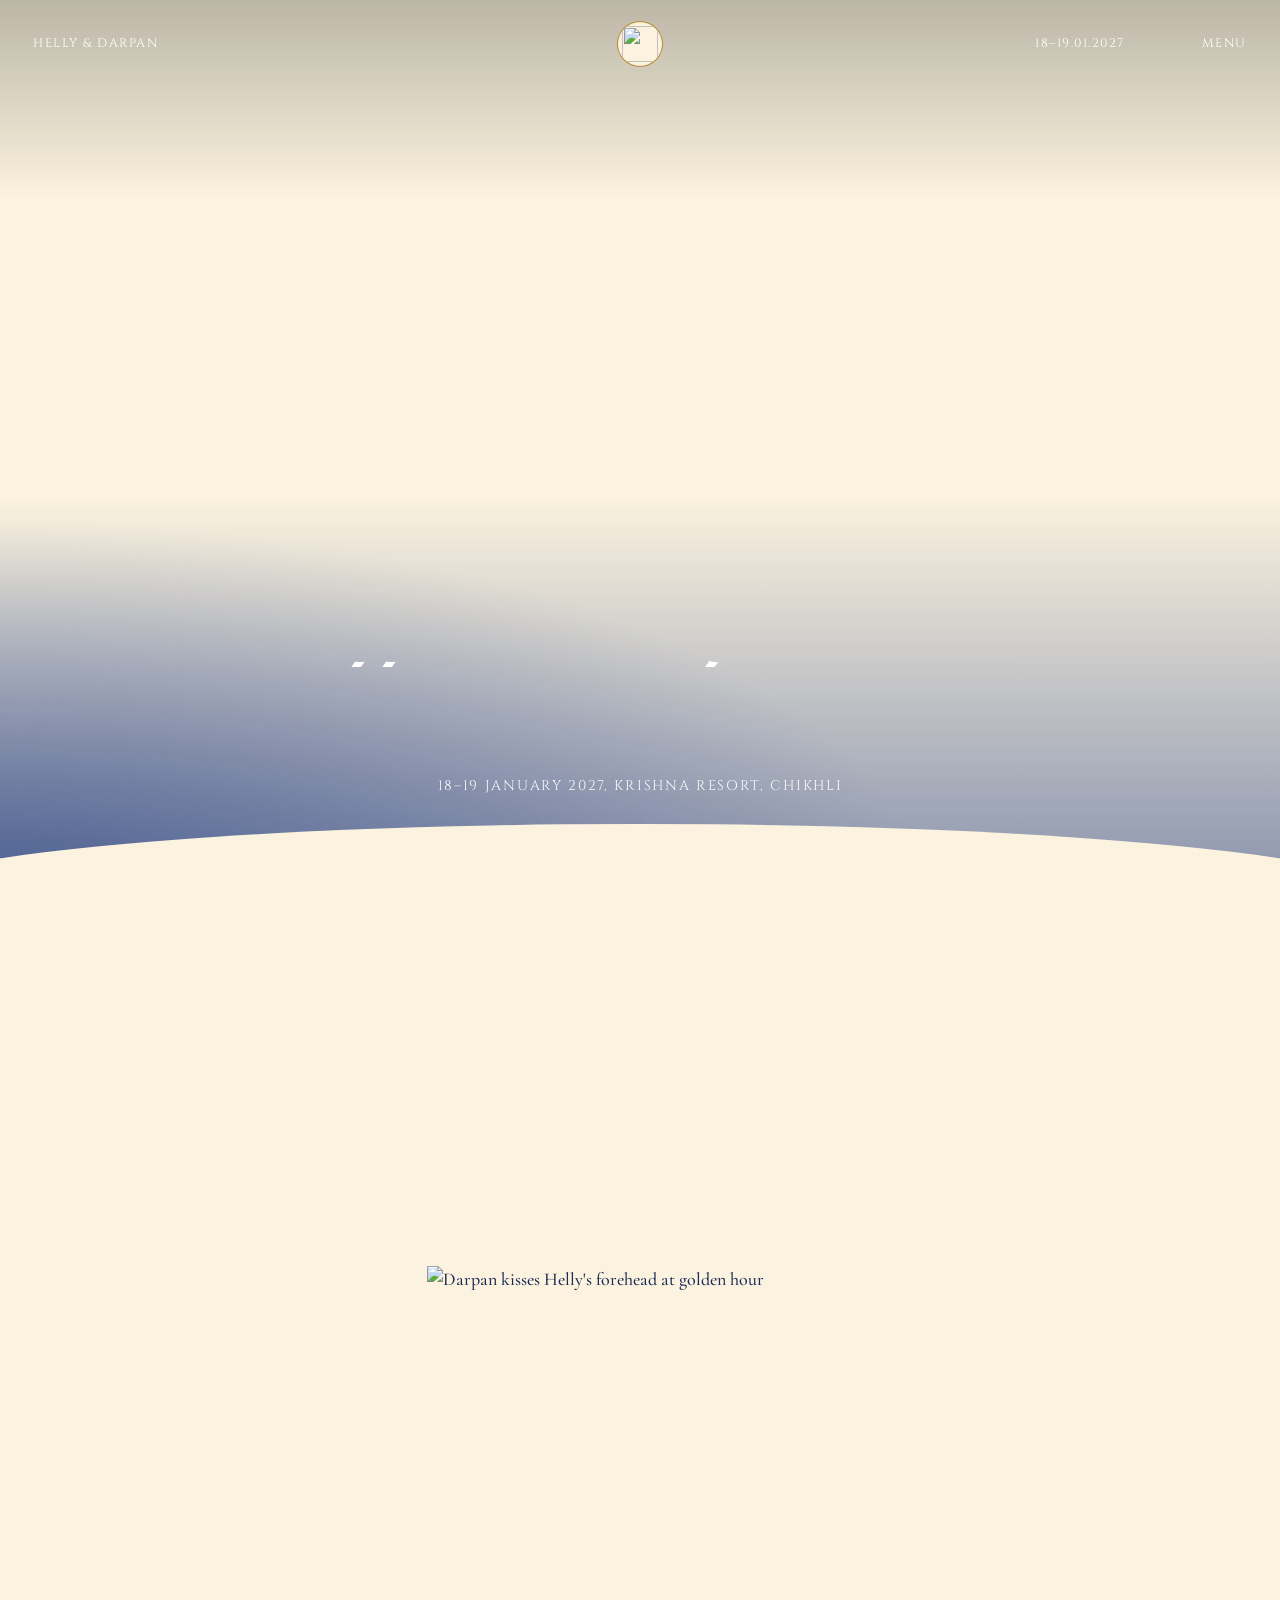
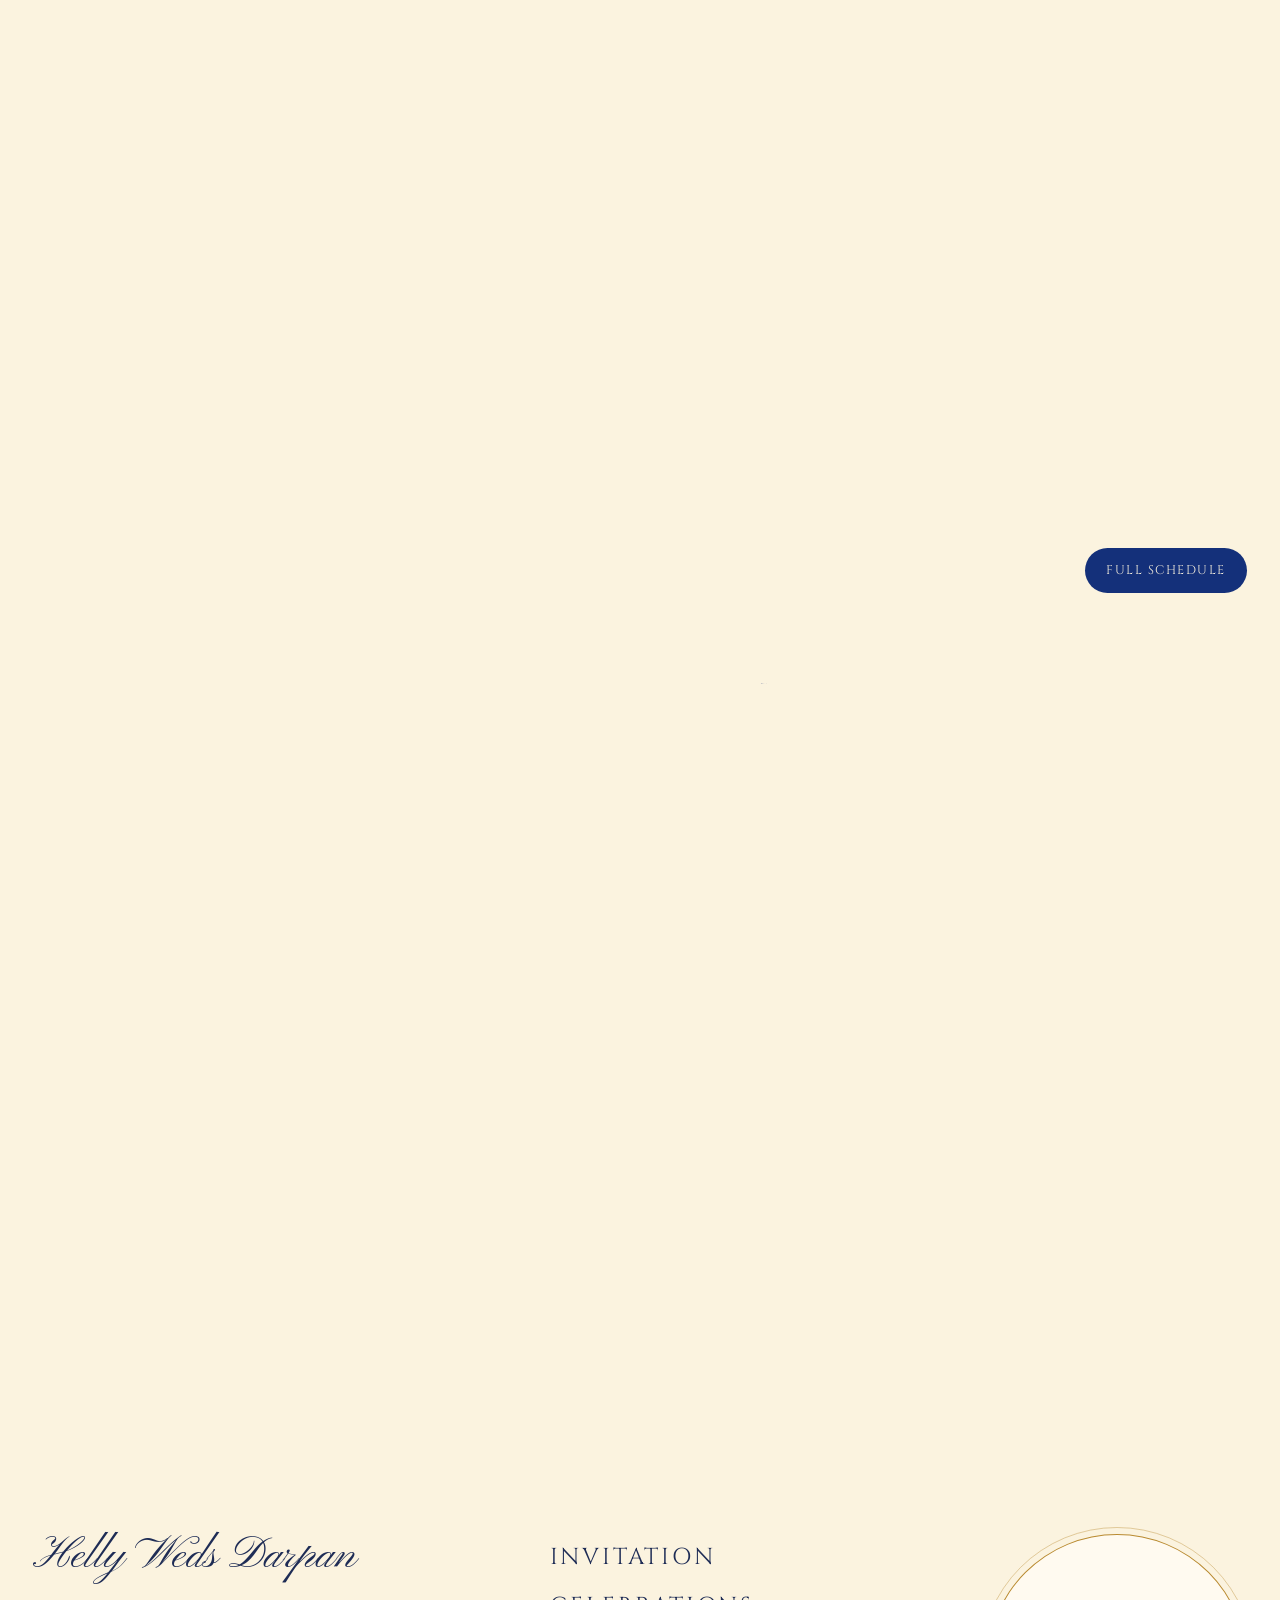
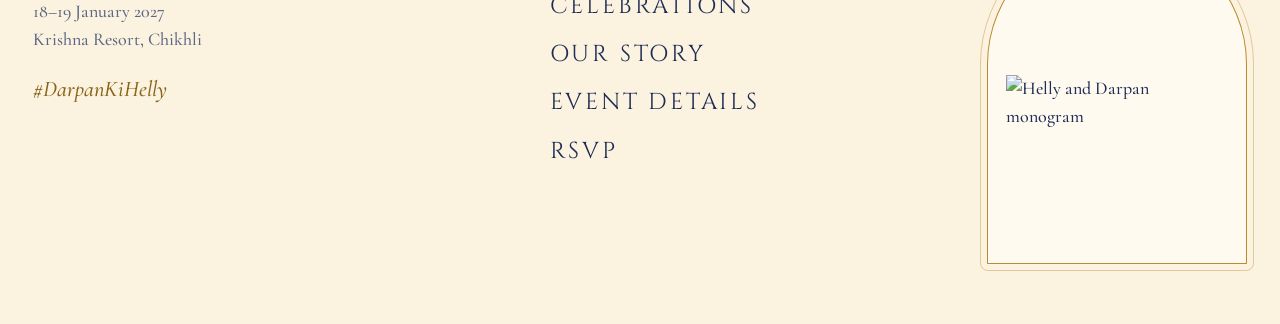
==== celebrations.html @ a008336c "Helly's side: Helly Weds Darpan everywhere, share links point to helly-weds-darpan Co-Authored-By: C" ====
<!doctype html>
<html lang="en">
<head>
<meta charset="utf-8">
<meta name="viewport" content="width=device-width, initial-scale=1, viewport-fit=cover">
<title>Celebrations – Helly &amp; Darpan</title>
<meta name="description" content="Helly & Darpan invite you to their wedding celebrations, 18–19 January 2027 at Krishna Resort, Chikhli. #DarpanKiHelly">
<meta property="og:type" content="website">
<meta property="og:url" content="https://shibinsibi.github.io/helly-weds-darpan/celebrations.html">
<meta property="og:title" content="Helly & Darpan – #DarpanKiHelly">
<meta property="og:description" content="You're invited! 18–19 January 2027, Krishna Resort, Chikhli">
<meta property="og:image" content="https://shibinsibi.github.io/helly-weds-darpan/assets/img/hero.jpg">
<meta name="twitter:card" content="summary_large_image">
<meta name="theme-color" content="#14307a">
<link rel="icon" href="assets/img/invite/monogram.webp">
<link rel="preconnect" href="https://fonts.googleapis.com">
<link rel="preconnect" href="https://fonts.gstatic.com" crossorigin>
<link href="https://fonts.googleapis.com/css2?family=Cinzel&family=Pinyon+Script&family=Cormorant+Garamond:ital,wght@0,400;0,500;0,600;1,400;1,500&display=swap" rel="stylesheet">
<link rel="stylesheet" href="assets/style.css">
</head>
<body>

<header class="head">
  <a class="head__names" href="index.html">Helly &amp; Darpan</a>
  <a class="head__mark" href="index.html" aria-label="Home"><img src="assets/img/invite/monogram.webp" alt=""></a>
  <div class="head__right">
    <span class="head__date">18–19.01.2027</span>
    <button class="head__menu" type="button" aria-expanded="false" aria-controls="menu">Menu</button>
  </div>
</header>
<nav class="menu" id="menu" aria-hidden="true" aria-label="Site">
  <ul class="menu__links">
    <li><a href="index.html#invitation">Invitation</a></li>
    <li><a href="celebrations.html" aria-current="page">Celebrations</a></li>
    <li><a href="story.html">Our Story</a></li>
    <li><a href="events.html">Event Details</a></li>
    <li><a href="rsvp.html">RSVP</a></li>
  </ul>
</nav>

<main>
  <section class="hero">
    <div class="hero__img"><img src="assets/img/IMG_1973.jpg" alt="Helly and Darpan" fetchpriority="high" style="object-position:50% 22%"></div>
    <h1 class="hero__title" data-lines>
      <span class="line"><span>Helly Weds Darpan</span></span>
      <span class="line"><span class="hero__sub">18–19 January 2027, Krishna Resort, Chikhli</span></span>
    </h1>
  </section>

  <section class="intro wrap">
    <h2 class="h-lg" data-lines><span class="line"><span>Join us as we say forever</span></span></h2>
    <p class="lede fade" data-delay="1">Two days of colour, music and family. We can’t wait to celebrate this next chapter with the people who mean the most to us.</p>
  </section>

  <section class="feature wrap section">
    <div class="feature__text fade">
      <span class="feature__star" aria-hidden="true">✻</span>
      <div>
        <p class="feature__label">Wedding celebrations of Helly &amp; Darpan</p>
        <p class="feature__dates">(18th &amp; 19th January, 2027)</p>
      </div>
    </div>
    <div class="feature__photo"><img src="assets/img/IMG_2235.jpg" alt="Darpan kisses Helly's forehead at golden hour"></div>
    <div class="feature__side fade" data-delay="1">
      <div class="countdown" id="countdown" aria-label="Time until the celebrations begin">
        <div><b data-u="d">–</b><span>days</span></div>
        <div><b data-u="h">–</b><span>hours</span></div>
        <div><b data-u="m">–</b><span>minutes</span></div>
      </div>
      <p class="feature__place">until the baraat arrives at Krishna Resort, Chikhli</p>
    </div>
  </section>

  <section class="wrap section" aria-labelledby="ev-h">
    <div class="sec-head">
      <h2 class="display" id="ev-h" data-lines><span class="line"><span><i>Event</i></span></span><span class="line"><span>Details</span></span></h2>
      <a class="btn" href="events.html">Full schedule</a>
    </div>
    <div class="cards cards--all" id="eventCards"></div>
  </section>

</main>

<footer class="foot wrap">
  <div>
    <p class="foot__names">Helly Weds Darpan</p>
    <p class="foot__info">18–19 January 2027<br>Krishna Resort, Chikhli</p>
    <p class="foot__tag">#DarpanKiHelly</p>
  </div>
  <ul class="foot__links">
    <li><a href="index.html#invitation">Invitation</a></li>
    <li><a href="celebrations.html">Celebrations</a></li>
    <li><a href="story.html">Our Story</a></li>
    <li><a href="events.html">Event Details</a></li>
    <li><a href="rsvp.html">RSVP</a></li>
  </ul>
  <div class="foot__card"><img src="assets/img/invite/monogram.webp" alt="Helly and Darpan monogram" loading="lazy"></div>
</footer>

<script src="assets/events-data.js"></script>
<script src="assets/main.js"></script>
</body>
</html>
---- assets/style.css ----
/* Helly & Darpan — royal navy & gold, matching the bell invitation on the home page */
:root {
  --bg: #FBF3DF;       /* ivory */
  --card: #FFFAF0;
  --sand: #F3E7C8;     /* menu + notes */
  --ink: #1E2C55;      /* deep navy text */
  --rani: #8A6418;     /* accent gold, dark enough for text (4.8:1 on ivory) */
  --wine: #14307A;     /* royal navy: story hero */
  --lotus: #F1D98A;
  --sage: #5E6B3F;
  --muted: #5B6584;
  --line: rgba(20, 48, 122, .16);
  --navy: #14307A;
  --gold: #B98A30;     /* decorative gold only (borders, ornaments) */

  --serif: "Cormorant Garamond", "Times New Roman", serif;
  --sans: "Cormorant Garamond", Georgia, serif;
  --script: "Pinyon Script", cursive;
  --caps: "Cinzel", "Times New Roman", serif;

  --gutter: clamp(16px, 2.6vw, 40px);
  --ease: cubic-bezier(.22, 1, .36, 1);
}

*, *::before, *::after { box-sizing: border-box; }
html { -webkit-text-size-adjust: 100%; }
body {
  margin: 0;
  background: var(--bg);
  color: var(--ink);
  font-family: var(--sans);
  font-size: 16px;
  line-height: 1.55;
  overflow-x: hidden;
}
body.menu-open { overflow: hidden; }
img { display: block; max-width: 100%; }
a { color: inherit; }
button { font: inherit; color: inherit; }
:focus-visible { outline: 2px solid var(--rani); outline-offset: 3px; }
.sr-only { position: absolute; width: 1px; height: 1px; overflow: hidden; clip: rect(0 0 0 0); white-space: nowrap; }

.serif { font-family: var(--serif); font-weight: 400; }
.display {
  font-family: var(--serif); font-weight: 400;
  font-size: clamp(3rem, 7vw, 6.2rem);
  line-height: .98; letter-spacing: -.01em;
  margin: 0;
}
.display i { font-style: italic; }
.h-lg { font-family: var(--serif); font-weight: 400; font-size: clamp(2.2rem, 4.2vw, 3.6rem); line-height: 1.02; letter-spacing: -.01em; margin: 0; }
.h-md { font-family: var(--serif); font-weight: 400; font-size: clamp(1.6rem, 2.4vw, 2.2rem); line-height: 1.1; margin: 0; }
.lede { font-family: var(--serif); font-size: clamp(1.45rem, 2.2vw, 2rem); line-height: 1.3; margin: 0; }
.wrap { padding-left: var(--gutter); padding-right: var(--gutter); }
.section { padding-top: clamp(80px, 12vw, 160px); }

.btn {
  display: inline-flex; align-items: center; justify-content: center; gap: .5em;
  background: var(--ink); color: var(--bg);
  border: 0; border-radius: 6px;
  padding: .75em 1.3em;
  font-size: .95rem; font-weight: 500;
  text-decoration: none; cursor: pointer;
  transition: background .3s var(--ease), transform .3s var(--ease);
}
.btn:hover { background: var(--rani); }
.btn--pill { border-radius: 999px; }
.btn--light { background: var(--bg); color: var(--ink); }
.btn--light:hover { background: var(--lotus); }
.btn--line { background: transparent; color: var(--ink); box-shadow: inset 0 0 0 1px var(--ink); }
.btn--line:hover { background: var(--ink); color: var(--bg); }

/* ---------- Header ---------- */
.head {
  position: fixed; top: 0; left: 0; right: 0; z-index: 40;
  display: grid; grid-template-columns: 1fr auto 1fr; align-items: center;
  padding: 22px var(--gutter);
  color: #fff;
  transition: transform .5s var(--ease), background .4s, color .4s, padding .4s;
}
.head__names { font-size: .95rem; font-weight: 500; text-decoration: none; justify-self: start; }
.head__mark { width: 44px; height: 44px; border-radius: 50%; overflow: hidden; justify-self: center; background: #FCF4E9; }
.head__mark img { width: 100%; height: 100%; object-fit: cover; transform: scale(1.35); }
.head__right { justify-self: end; display: flex; align-items: center; gap: clamp(18px, 6vw, 120px); }
.head__date { font-size: .95rem; font-weight: 500; font-variant-numeric: tabular-nums; }
.head__menu { background: none; border: 0; padding: 6px 0; cursor: pointer; font-weight: 500; font-size: .95rem; }
.head.is-solid { background: rgba(248, 241, 236, .92); backdrop-filter: blur(10px); color: var(--ink); padding-top: 12px; padding-bottom: 12px; box-shadow: 0 1px 0 var(--line); }
.head.is-hidden { transform: translateY(-100%); }
.head--dark { color: var(--ink); }
body.menu-open .head { color: var(--ink); background: transparent; box-shadow: none; transform: none; }
@media (max-width: 560px) { .head__date { display: none; } }

/* ---------- Menu overlay ---------- */
.menu {
  position: fixed; inset: 0; z-index: 35;
  background: var(--sand);
  display: grid; grid-template-columns: 1fr; align-items: center;
  padding: 100px var(--gutter) 40px;
  clip-path: inset(0 0 100% 0);
  visibility: hidden;
  transition: clip-path .8s var(--ease), visibility 0s .8s;
}
.menu.is-open { clip-path: inset(0 0 0 0); visibility: visible; transition: clip-path .8s var(--ease); }
.menu__links { list-style: none; margin: 0; padding: 0; justify-self: center; text-align: center; }
.menu__links li { overflow: hidden; }
.menu__links a {
  display: inline-block; text-decoration: none;
  font-family: var(--serif); font-size: clamp(2.6rem, 6vw, 4.2rem); line-height: 1.15;
  transform: translateY(110%);
  transition: transform .8s var(--ease), color .3s;
}
.menu__links a:hover, .menu__links a[aria-current="page"] { color: var(--rani); }
.menu.is-open .menu__links a { transform: none; }
.menu.is-open .menu__links li:nth-child(1) a { transition-delay: .25s; }
.menu.is-open .menu__links li:nth-child(2) a { transition-delay: .32s; }
.menu.is-open .menu__links li:nth-child(3) a { transition-delay: .39s; }
.menu.is-open .menu__links li:nth-child(4) a { transition-delay: .46s; }

/* ---------- Hero ---------- */
.hero {
  position: relative; height: 100svh; min-height: 560px;
  overflow: hidden; color: #fff;
  display: flex; align-items: flex-end; justify-content: center;
}
.hero__img { position: absolute; inset: 0; }
.hero__img img { width: 100%; height: 100%; object-fit: cover; object-position: 50% 30%; transform: scale(1.12); transition: transform 2.4s var(--ease); }
.is-loaded .hero__img img { transform: scale(1); }
.hero::before { /* soft wine vignette for legible type */
  content: ""; position: absolute; inset: 0; z-index: 1;
  background:
    radial-gradient(120% 70% at 0% 100%, rgba(78, 12, 34, .55), transparent 60%),
    linear-gradient(to bottom, rgba(0,0,0,.28), transparent 22%, transparent 55%, rgba(46, 11, 24, .45));
}
.hero::after { /* the curved edge */
  content: ""; position: absolute; z-index: 2;
  left: -10%; right: -10%; bottom: -1px; height: clamp(36px, 6vw, 90px);
  background: var(--bg);
  border-radius: 50% 50% 0 0 / 100% 100% 0 0;
}
.hero__title {
  position: relative; z-index: 3;
  margin: 0 0 clamp(44px, 6vw, 80px); padding: 0 var(--gutter);
  text-align: center;
  font-family: var(--serif); font-weight: 400;
  font-size: clamp(3.6rem, 9.5vw, 8.6rem); line-height: .95; letter-spacing: -.015em;
}
.hero__sub { display: block; font-family: var(--sans); font-size: clamp(.95rem, 1.2vw, 1.1rem); letter-spacing: .02em; margin-top: .9em; opacity: .92; }
.hero--short { height: 78svh; }

/* ---------- Reveal animations ---------- */
.line { display: block; overflow: hidden; padding-bottom: .06em; }
.line > span { display: inline-block; transform: translateY(105%); transition: transform 1.1s var(--ease); }
.in .line > span, .line.in > span { transform: none; }
.in .line:nth-child(2) > span { transition-delay: .12s; }
.in .line:nth-child(3) > span { transition-delay: .24s; }

.fade { opacity: 0; transform: translateY(28px); transition: opacity 1s var(--ease), transform 1s var(--ease); }
.fade.in { opacity: 1; transform: none; }
.fade[data-delay="1"] { transition-delay: .12s; }
.fade[data-delay="2"] { transition-delay: .24s; }
.fade[data-delay="3"] { transition-delay: .36s; }

.reveal-img { overflow: hidden; clip-path: inset(18% 8% 18% 8%); transition: clip-path 1.4s var(--ease); }
.reveal-img img { transform: scale(1.25); transition: transform 1.6s var(--ease); }
.reveal-img.in { clip-path: inset(0 0 0 0); }
.reveal-img.in img { transform: scale(1); }

/* ---------- Intro ---------- */
.intro { display: grid; gap: 24px; padding-top: clamp(64px, 8vw, 120px); }
.intro .h-lg { font-size: clamp(2rem, 3vw, 2.6rem); }
@media (min-width: 860px) { .intro { grid-template-columns: 1fr 1fr; } }

/* ---------- Feature photo ---------- */
.feature { display: grid; gap: 40px; align-items: center; }
.feature__text { display: flex; gap: 10px; }
.feature__star { font-size: 1.4rem; line-height: 1; color: var(--rani); }
.feature__label { font-weight: 500; margin: 0 0 14px; max-width: 12em; }
.feature__dates { font-family: var(--serif); font-size: clamp(2rem, 3vw, 2.8rem); line-height: 1.15; margin: 0; }
.feature__photo { width: min(100%, 440px); justify-self: center; aspect-ratio: 2 / 3; overflow: hidden; }
.feature__photo img { width: 100%; height: 100%; object-fit: cover; will-change: transform; }
.feature__side { align-self: end; }
.countdown { display: flex; gap: 22px; margin: 0; }
.countdown div { display: flex; flex-direction: column; }
.countdown b { font-family: var(--serif); font-weight: 400; font-size: clamp(2rem, 3vw, 2.6rem); line-height: 1; font-variant-numeric: tabular-nums; }
.countdown span { font-size: .85rem; color: var(--muted); }
.feature__place { margin: 18px 0 0; color: var(--muted); }
@media (min-width: 860px) {
  .feature { grid-template-columns: 1fr 1.2fr 1fr; }
  .feature__text { justify-self: center; }
}

/* ---------- Event cards ---------- */
.sec-head { display: grid; grid-template-columns: 1fr auto 1fr; align-items: end; margin-bottom: clamp(28px, 4vw, 48px); }
.sec-head .display { grid-column: 2; text-align: center; }
.sec-head .btn { grid-column: 3; justify-self: end; align-self: center; }
@media (max-width: 640px) { .sec-head { grid-template-columns: 1fr; gap: 20px; } .sec-head .display, .sec-head .btn { grid-column: 1; justify-self: center; } }

.cards { display: grid; gap: 16px; }
@media (min-width: 760px) { .cards { grid-template-columns: repeat(3, 1fr); } }
.card {
  background: var(--card); text-decoration: none;
  display: flex; flex-direction: column; justify-content: space-between;
  padding: clamp(40px, 7vw, 110px) clamp(28px, 4vw, 56px) 18px;
  min-height: 420px;
}
.card__img { overflow: hidden; aspect-ratio: 3 / 2; box-shadow: 0 18px 30px -18px rgba(46, 11, 24, .45); }
.card__img img { width: 100%; height: 100%; object-fit: cover; transition: transform 1s var(--ease); }
.card:hover .card__img img { transform: scale(1.06); }
.card__meta { display: flex; justify-content: space-between; gap: 12px; margin: 48px calc(-1 * clamp(28px, 4vw, 56px) + 16px) 0; font-size: .95rem; }

/* ---------- Notes carousel ---------- */
.notes__top { display: grid; gap: 16px; align-items: end; margin-bottom: 36px; }
.notes__top p { margin: 0; max-width: 26em; }
.notes__arrows { display: flex; gap: 12px; justify-self: end; }
.arrow {
  width: 48px; height: 48px; border-radius: 50%;
  border: 1.5px solid var(--ink); background: transparent; cursor: pointer;
  display: grid; place-items: center; transition: background .3s, color .3s;
}
.arrow:hover { background: var(--ink); color: var(--bg); }
.arrow svg { width: 20px; height: 20px; }
@media (min-width: 760px) { .notes__top { grid-template-columns: 1fr auto; } }

.track {
  display: flex; gap: 16px;
  overflow-x: auto; scroll-snap-type: x mandatory; scroll-behavior: smooth;
  padding: 0 var(--gutter); scroll-padding: 0 var(--gutter);
  scrollbar-width: none;
}
.track::-webkit-scrollbar { display: none; }
.note {
  flex: 0 0 auto; width: min(84vw, 470px); aspect-ratio: 470 / 560;
  scroll-snap-align: start;
  background: var(--card); overflow: hidden;
}
.note img { width: 100%; height: 100%; object-fit: cover; }
.note--text { padding: clamp(24px, 3vw, 32px); }
.note__star { font-size: 2.6rem; line-height: 1; color: var(--rani); display: block; margin-bottom: 18px; }
.note--text h3 { font-family: var(--serif); font-weight: 400; font-size: clamp(1.8rem, 2.4vw, 2.2rem); line-height: 1.1; margin: 0 0 16px; }
.note--text p { margin: 0 0 .6em; }

/* ---------- Footer ---------- */
.foot { display: grid; gap: 40px; padding-top: clamp(100px, 14vw, 200px); padding-bottom: 60px; align-items: start; }
.foot__names { font-family: var(--serif); font-size: clamp(2.2rem, 3.4vw, 3rem); margin: 0 0 18px; line-height: 1; }
.foot__info { margin: 0; color: var(--muted); }
.foot__tag { margin: 18px 0 0; font-family: var(--serif); font-style: italic; font-size: 1.4rem; color: var(--rani); }
.foot__links { list-style: none; margin: 0; padding: 0; }
.foot__links a { font-family: var(--serif); font-size: clamp(2rem, 3vw, 2.6rem); text-decoration: none; line-height: 1.5; transition: color .3s; }
.foot__links a:hover { color: var(--rani); }
.foot__card {
  width: min(100%, 260px); aspect-ratio: 260 / 330;
  background: #FCF4E9; border-radius: 999px 999px 6px 6px;
  border: 1px solid var(--rani); outline: 1px solid rgba(168, 39, 79, .35); outline-offset: 6px;
  display: grid; place-items: center; padding: 26px 18px 18px;
  justify-self: center;
}
.foot__card img { width: 100%; }
.foot__card p { margin: 0; font-family: var(--serif); color: var(--rani); font-size: 1.2rem; }
@media (min-width: 860px) { .foot { grid-template-columns: minmax(0, 1.2fr) minmax(0, 1fr) 260px; } .foot__card { width: 260px; } }

/* ---------- Story page ---------- */
.story-hero { background: var(--wine); color: #FBEFEA; text-align: center; padding: 140px var(--gutter) 0; }
.story-hero__kicker { font-weight: 500; font-size: .95rem; margin: 0 0 14px; }
.story-hero .display { font-size: clamp(3.4rem, 8vw, 7rem); }
.story-hero__img { width: min(100%, 760px); margin: clamp(40px, 6vw, 70px) auto 0; aspect-ratio: 4 / 3; overflow: hidden; position: relative; top: 80px; margin-top: -0px; }
.story-hero__img img { width: 100%; height: 100%; object-fit: cover; object-position: 50% 20%; }
.story-hero + .section { padding-top: clamp(140px, 16vw, 220px); }
.story { display: grid; gap: 28px; }
.story p { margin: 0 0 1em; font-size: 1.05rem; max-width: 36em; }
.story .lede { font-size: clamp(1.45rem, 2.2vw, 2rem); }
@media (min-width: 860px) { .story { grid-template-columns: 1fr 1fr; } }

.family { display: grid; gap: 16px; }
.family__card { background: var(--card); padding: clamp(28px, 4vw, 48px); }
.family__card .h-md { margin-bottom: 14px; }
.family__card p { margin: 0; color: var(--muted); }
.family__card .family__elder { color: var(--ink); font-weight: 500; margin-bottom: 10px; }
@media (min-width: 760px) { .family { grid-template-columns: 1fr 1fr; } }

.gallery { columns: 2 220px; column-gap: 16px; }
.gallery figure { margin: 0 0 16px; break-inside: avoid; overflow: hidden; cursor: zoom-in; }
.gallery img { width: 100%; transition: transform 1s var(--ease); }
.gallery figure:hover img { transform: scale(1.04); }
@media (min-width: 900px) { .gallery { columns: 3; } }

.lightbox { position: fixed; inset: 0; z-index: 60; background: rgba(30, 6, 16, .94); display: grid; place-items: center; padding: 24px; opacity: 0; visibility: hidden; transition: opacity .4s, visibility 0s .4s; }
.lightbox.is-open { opacity: 1; visibility: visible; transition: opacity .4s; }
.lightbox img { max-height: 88vh; max-width: 100%; }
.lightbox button { position: absolute; top: 14px; right: 18px; background: none; border: 0; color: #fff; font-size: 2.4rem; cursor: pointer; line-height: 1; }

/* ---------- Events page ---------- */
.day { padding-top: clamp(64px, 9vw, 120px); }
.day__head { display: flex; align-items: baseline; justify-content: space-between; gap: 20px; border-bottom: 1px solid var(--line); padding-bottom: 18px; margin-bottom: 16px; flex-wrap: wrap; }
.day__head p { margin: 0; color: var(--muted); }
.ev-list { display: grid; gap: 16px; }
@media (min-width: 760px) { .ev-list { grid-template-columns: repeat(2, 1fr); } }
@media (min-width: 1180px) { .ev-list { grid-template-columns: repeat(3, 1fr); } }
.ev { background: var(--card); display: flex; flex-direction: column; }
.ev__band { height: 10px; display: flex; }
.ev__band span { flex: 1; background: var(--c); }
.ev__body { padding: clamp(24px, 3vw, 36px); display: flex; flex-direction: column; flex: 1; }
.ev__time { font-size: .9rem; color: var(--muted); margin: 0 0 14px; font-variant-numeric: tabular-nums; }
.ev__name { font-family: var(--serif); font-weight: 400; font-size: clamp(2rem, 2.8vw, 2.5rem); line-height: 1.05; margin: 0; }
.ev__what { font-family: var(--serif); font-style: italic; font-size: 1.3rem; margin: 4px 0 0; color: var(--rani); }
.ev__venue { margin: 16px 0 0; }
.ev__dress { margin: auto 0 0; padding-top: 24px; }
.ev__dress-title { font-weight: 500; margin: 0 0 10px; }
.swatches { list-style: none; display: flex; gap: 6px; padding: 0; margin: 0 0 12px; }
.swatches li { width: 26px; height: 26px; border-radius: 50%; background: var(--c); box-shadow: inset 0 0 0 1px rgba(0,0,0,.08); }
.shimmer li { background: radial-gradient(circle at 30% 30%, rgba(255,255,255,.75), transparent 45%), var(--c); }
.ev__dress dl { display: grid; grid-template-columns: auto 1fr; gap: 4px 14px; margin: 0; font-size: .95rem; }
.ev__dress dt { color: var(--muted); }
.ev__dress dd { margin: 0; }
.ev__rituals { list-style: none; padding: 0; margin: 16px 0 0; border-top: 1px solid var(--line); }
.ev__rituals li { display: grid; grid-template-columns: 4.6em 1fr; gap: 0 12px; padding: 10px 0; border-bottom: 1px solid var(--line); }
.ev__rituals b { font-weight: 500; }
.ev__rituals span:first-child { color: var(--muted); font-variant-numeric: tabular-nums; }
.ev__rituals em { display: block; font-style: normal; color: var(--muted); font-size: .92rem; }
.ev--wide { grid-column: 1 / -1; }
.day__note { margin: 14px 0 0; color: var(--sage); font-weight: 500; }

.planner { display: grid; gap: 30px; }
.planner__count { font-family: var(--serif); font-size: clamp(1.8rem, 2.6vw, 2.3rem); color: var(--rani); margin: 0; }
.checklist { list-style: none; margin: 0; padding: 0; border-top: 1px solid var(--line); }
.checklist li { border-bottom: 1px solid var(--line); }
.checklist label { display: grid; grid-template-columns: 26px 1fr; gap: 2px 16px; padding: 16px 0; cursor: pointer; }
.checklist input {
  grid-row: span 2; appearance: none; margin: 2px 0 0; width: 24px; height: 24px; border-radius: 50%;
  border: 1.5px solid var(--ink); display: grid; place-items: center; cursor: pointer; transition: background .25s;
}
.checklist input::after { content: ""; width: 10px; height: 6px; border: solid var(--bg); border-width: 0 0 2px 2px; transform: rotate(-45deg) translate(1px, -1px); }
.checklist input:checked { background: var(--rani); border-color: var(--rani); }
.checklist b { font-weight: 500; }
.checklist span { color: var(--muted); font-size: .95rem; }
.checklist input:checked ~ b { text-decoration: line-through; text-decoration-color: var(--rani); }
@media (min-width: 860px) { .planner { grid-template-columns: 1fr 1.3fr; } }

/* ---------- RSVP page ---------- */
.rsvp { display: grid; gap: 40px; padding-top: 150px; align-items: start; }
.rsvp__left p { margin: 18px 0 0; }
.rsvp__left .small { font-size: .9rem; color: var(--muted); }
.rsvp__card { border: 1px solid var(--ink); background: var(--bg); padding: clamp(24px, 3vw, 40px); }
.rsvp__card h2 { font-size: 1.05rem; font-weight: 600; text-align: center; margin: 0 0 24px; }
.field { display: grid; gap: 6px; margin-bottom: 18px; }
.field label, .field legend { font-size: .9rem; font-weight: 500; }
.field input[type="text"], .field input[type="number"], .field input[type="tel"], .field textarea {
  font: inherit; color: var(--ink); background: transparent;
  border: 0; border-bottom: 1px solid var(--line); padding: 8px 0; border-radius: 0;
}
.field input:focus, .field textarea:focus { outline: none; border-bottom-color: var(--rani); }
.field textarea { resize: vertical; min-height: 70px; }
fieldset.field { border: 0; padding: 0; margin: 0 0 18px; }
.chips { display: flex; flex-wrap: wrap; gap: 8px; margin-top: 6px; }
.chips label { position: relative; }
.chips input { position: absolute; opacity: 0; }
.chips span { display: inline-block; padding: 8px 14px; border-radius: 999px; box-shadow: inset 0 0 0 1px var(--ink); cursor: pointer; font-size: .9rem; transition: background .25s, color .25s; }
.chips input:checked + span { background: var(--ink); color: var(--bg); }
.chips input:focus-visible + span { outline: 2px solid var(--rani); outline-offset: 2px; }
.form-error { color: var(--rani); font-size: .9rem; margin: 0 0 12px; min-height: 1.2em; }
.rsvp__or { margin: 22px 0 10px; font-size: .9rem; color: var(--muted); text-align: center; }
.rsvp__calls { display: grid; gap: 10px; }
.rsvp__calls a { display: flex; justify-content: space-between; gap: 12px; padding: 12px 0; border-top: 1px solid var(--line); text-decoration: none; }
.rsvp__calls a span:last-child { color: var(--rani); font-weight: 500; }
@media (min-width: 900px) { .rsvp { grid-template-columns: 1fr 1fr; gap: 60px; } }

/* ---------- Page entrance ---------- */
body { animation: pageIn .8s var(--ease) both; }
@keyframes pageIn { from { opacity: 0; } }

@media (prefers-reduced-motion: reduce) {
  *, *::before, *::after { animation: none !important; transition: none !important; }
  .line > span, .fade, .reveal-img, .reveal-img img, .hero__img img, .menu__links a { transform: none !important; opacity: 1 !important; clip-path: none !important; }
  .track { scroll-behavior: auto; }
}

/* ---------- All-event cards ---------- */
.cards--all .card { min-height: 0; padding: clamp(28px, 3vw, 44px) clamp(22px, 2.4vw, 32px) 18px; }
.cards--all .card__meta { margin: 28px calc(-1 * clamp(22px, 2.4vw, 32px) + 16px) 0; font-weight: 500; }
.card__more { margin: 4px calc(-1 * clamp(22px, 2.4vw, 32px) + 16px) 0; font-size: .88rem; color: var(--muted); }
@media (min-width: 760px) { .cards--all { grid-template-columns: repeat(2, 1fr); } }
@media (min-width: 1100px) { .cards--all { grid-template-columns: repeat(4, 1fr); } }
.ev__link { margin-top: 20px; font-weight: 500; color: var(--rani); text-decoration: none; align-self: flex-start; }
.ev__link::after { content: ""; display: inline-block; width: 18px; height: 1px; background: currentColor; vertical-align: middle; margin-left: 8px; transition: width .3s var(--ease); }
.ev__link:hover::after { width: 30px; }

/* ---------- Single event page ---------- */
.evd { display: grid; gap: clamp(32px, 5vw, 64px); padding-top: clamp(48px, 7vw, 96px); align-items: start; }
.evd__what { font-family: var(--serif); font-style: italic; font-size: clamp(2.2rem, 4vw, 3.4rem); line-height: 1.05; color: var(--rani); margin: 0 0 28px; }
.evd__facts { display: grid; grid-template-columns: auto 1fr; gap: 0; margin: 0; border-top: 1px solid var(--line); }
.evd__facts dt, .evd__facts dd { padding: 14px 0; border-bottom: 1px solid var(--line); margin: 0; }
.evd__facts dt { color: var(--muted); padding-right: 28px; }
.evd__facts dd { font-family: var(--serif); font-size: 1.35rem; line-height: 1.3; }
.evd__actions { display: flex; flex-wrap: wrap; gap: 10px; margin-top: 28px; }
.evd__side { display: grid; gap: 16px; }
.evd__box { background: var(--card); padding: clamp(24px, 3vw, 40px); }
.evd__box:empty { display: none; }
.evd__box .h-md { margin-bottom: 16px; }
.evd__box .ev__rituals { margin-top: 0; }
.evd__box dl { display: grid; grid-template-columns: auto 1fr; gap: 6px 18px; margin: 0; }
.evd__box dt { color: var(--muted); }
.evd__box dd { margin: 0; }
.swatches--lg { gap: 10px; margin-bottom: 18px; }
.swatches--lg li { width: 44px; height: 44px; }
@media (min-width: 900px) { .evd { grid-template-columns: 1.1fr 1fr; } }

.upnext {
  display: grid; grid-template-columns: 1fr auto; gap: 4px 20px; align-items: center;
  text-decoration: none; padding: clamp(24px, 3vw, 40px) 0;
  border-top: 1px solid var(--ink); border-bottom: 1px solid var(--ink);
}
.upnext__label { grid-column: 1; font-size: .9rem; color: var(--muted); }
.upnext__name { grid-column: 1; font-family: var(--serif); font-size: clamp(2.4rem, 6vw, 5rem); line-height: 1; transition: color .3s; }
.upnext__date { grid-column: 1; color: var(--muted); }
.upnext__arrow { grid-column: 2; grid-row: 1 / span 3; width: clamp(52px, 6vw, 80px); height: clamp(52px, 6vw, 80px); border-radius: 50%; border: 1.5px solid var(--ink); display: grid; place-items: center; transition: background .3s, color .3s, transform .5s var(--ease); }
.upnext__arrow svg { width: 45%; height: 45%; }
.upnext:hover .upnext__name { color: var(--rani); }
.upnext:hover .upnext__arrow { background: var(--ink); color: var(--bg); transform: translateX(6px); }

/* ---------- 3D motion: event cards + event hero ---------- */
.cards--all .card { perspective: 900px; }
.cards--all .card.fade { transform: translateY(46px) rotateX(16deg); transform-origin: 50% 100%; transition: opacity 1s var(--ease), transform 1.2s var(--ease); }
.cards--all .card.fade.in { transform: none; }
.tilt { position: relative; transform-style: preserve-3d; transition: transform .7s var(--ease), box-shadow .7s var(--ease); will-change: transform; }
.tilt.is-tilting { transition: transform .12s linear, box-shadow .3s; box-shadow: 0 34px 50px -24px rgba(46, 11, 24, .55); }
.tilt__glare {
  position: absolute; inset: 0; z-index: 2; pointer-events: none;
  background: radial-gradient(circle at var(--gx, 50%) var(--gy, 50%), rgba(255, 255, 255, .45), transparent 55%);
  opacity: 0; transition: opacity .4s; mix-blend-mode: soft-light;
}
.tilt.is-tilting .tilt__glare { opacity: 1; }

.hero--3d { perspective: 1100px; }
.hero--3d .hero__img { inset: -5%; transform: rotateX(var(--rx, 0deg)) rotateY(var(--ry, 0deg)) translate3d(var(--tx, 0px), var(--ty, 0px), 0); transition: transform .9s var(--ease); animation: kenburns 16s ease-in-out 2.4s infinite alternate; }
@keyframes kenburns { from { scale: 1; } to { scale: 1.07; } }
.hero--3d .hero__title { transform: translate3d(calc(var(--tx, 0px) * -0.6), calc(var(--ty, 0px) * -0.6), 0); transition: transform .9s var(--ease); }
@media (prefers-reduced-motion: reduce) {
  .cards--all .card.fade { transform: none !important; }
  .hero--3d .hero__img, .hero--3d .hero__title { transform: none !important; animation: none !important; }
}

/* ---------- Royal theme: same type and ornament as the bell invitation ---------- */
body { font-size: 18px; font-weight: 500; }
.display, .hero__title, .foot__names, .upnext__name, .story-hero .display { font-family: var(--script); font-weight: 400; letter-spacing: 0; line-height: 1.05; }
.display { font-size: clamp(3.4rem, 8vw, 6.8rem); color: var(--navy); }
.display i, .ev__what, .evd__what, .foot__tag, .lede { font-style: italic; }
.hero__title { font-size: clamp(4rem, 11vw, 9.4rem); }
.hero__sub, .head__names, .head__date, .head__menu, .btn, .menu__links a, .foot__links a, .chips span,
.feature__label, .ev__time, .card__meta, .upnext__label, .story-hero__kicker, .rsvp__card h2 {
  font-family: var(--caps); font-weight: 400; letter-spacing: .12em; text-transform: uppercase;
}
.head__names, .head__date, .head__menu { font-size: .78rem; }
.hero__sub { font-size: clamp(.8rem, 1.1vw, .95rem); }
.card__meta, .ev__time, .upnext__label { font-size: .78rem; }
.menu__links a { font-size: clamp(1.7rem, 4.4vw, 3rem); line-height: 1.6; color: var(--navy); }
.foot__links a { font-size: clamp(1.1rem, 1.8vw, 1.5rem); line-height: 2.1; }
.btn { font-size: .78rem; border-radius: 999px; background: var(--navy); color: var(--bg); padding: 1em 1.7em; }
.btn:hover { background: var(--rani); }
.btn--light { background: radial-gradient(circle at 35% 30%, #fffaf0, #f1e2bd); color: var(--navy); box-shadow: inset 0 0 0 1px var(--gold); }
.btn--line { background: transparent; box-shadow: inset 0 0 0 1px var(--gold); color: var(--navy); }
.head__mark { background: var(--bg); box-shadow: 0 0 0 1px var(--gold); }
.head__mark img { object-fit: contain; transform: none; padding: 4px; }
.h-lg, .h-md, .ev__name, .evd__facts dd, .feature__dates, .countdown b, .planner__count { color: var(--navy); }
.hero::before { background: radial-gradient(120% 70% at 0% 100%, rgba(20, 48, 122, .55), transparent 60%), linear-gradient(to bottom, rgba(0,0,0,.25), transparent 22%, transparent 55%, rgba(20, 48, 122, .5)); }
.card, .note, .ev, .family__card, .evd__box { box-shadow: inset 0 0 0 1px rgba(185, 138, 48, .35); }
.feature__star, .note__star { color: var(--gold); }
.foot__card { border-color: var(--gold); outline-color: rgba(185, 138, 48, .4); background: var(--card); }
.rsvp__card { border-color: var(--gold); }
.lightbox { background: rgba(10, 20, 52, .94); }
.orn { display: block; width: min(300px, 70%); height: 24px; margin: 18px auto 0; }
.menu.is-open .menu__links li:nth-child(5) a { transition-delay: .53s; }
.story-hero .display { color: inherit; }
/* Event page titles: long names stay below the header and off the faces */
.hero--3d .hero__title { font-size: clamp(3rem, 7vw, 6.4rem); }
.with-love { margin: clamp(40px, 6vw, 72px) 0 0; padding: 22px 0; text-align: center; font-family: var(--serif); font-style: italic; font-size: clamp(1rem, 4.3vw, 2rem); color: var(--navy); border-top: 1px solid rgba(185, 138, 48, .5); border-bottom: 1px solid rgba(185, 138, 48, .5); white-space: nowrap; }
.with-love b { font-weight: 700; }
.with-love__fl { color: var(--gold); font-style: normal; font-size: 1.25em; vertical-align: -.08em; margin: 0 .3em; }
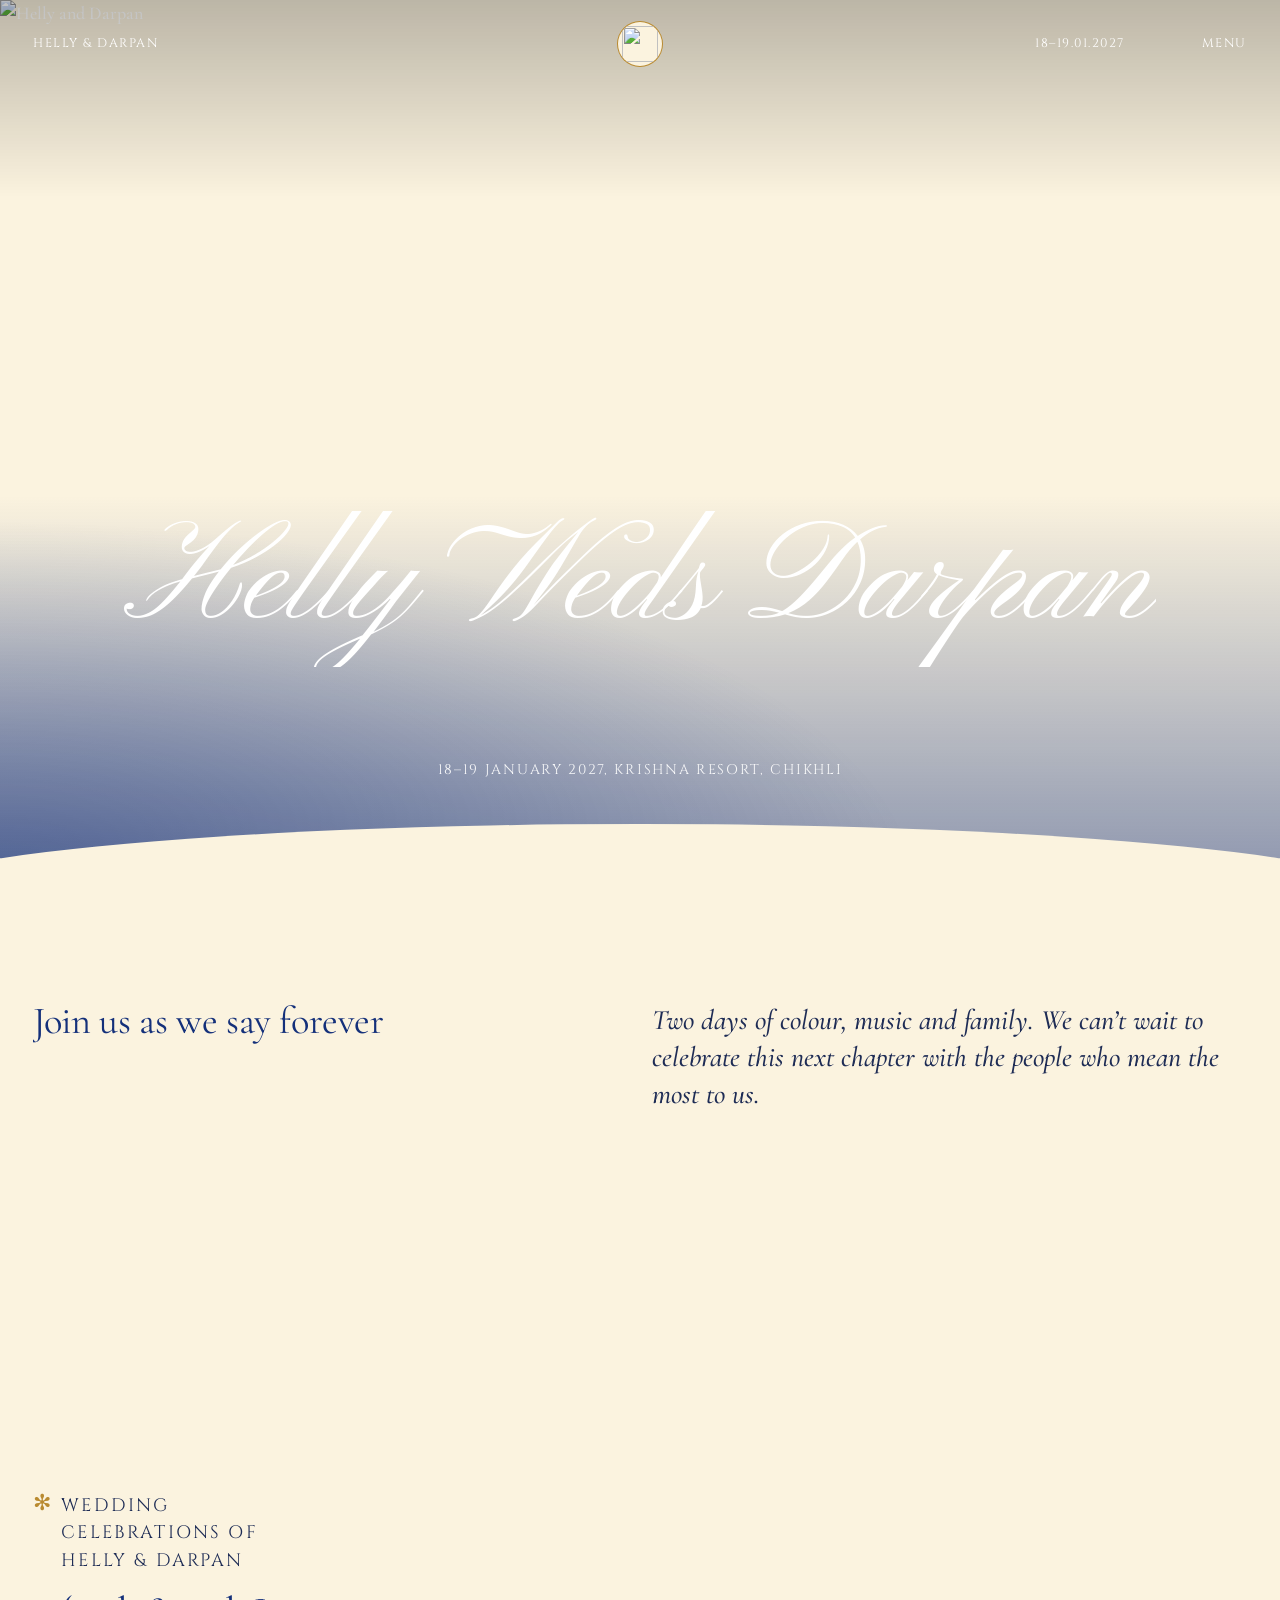
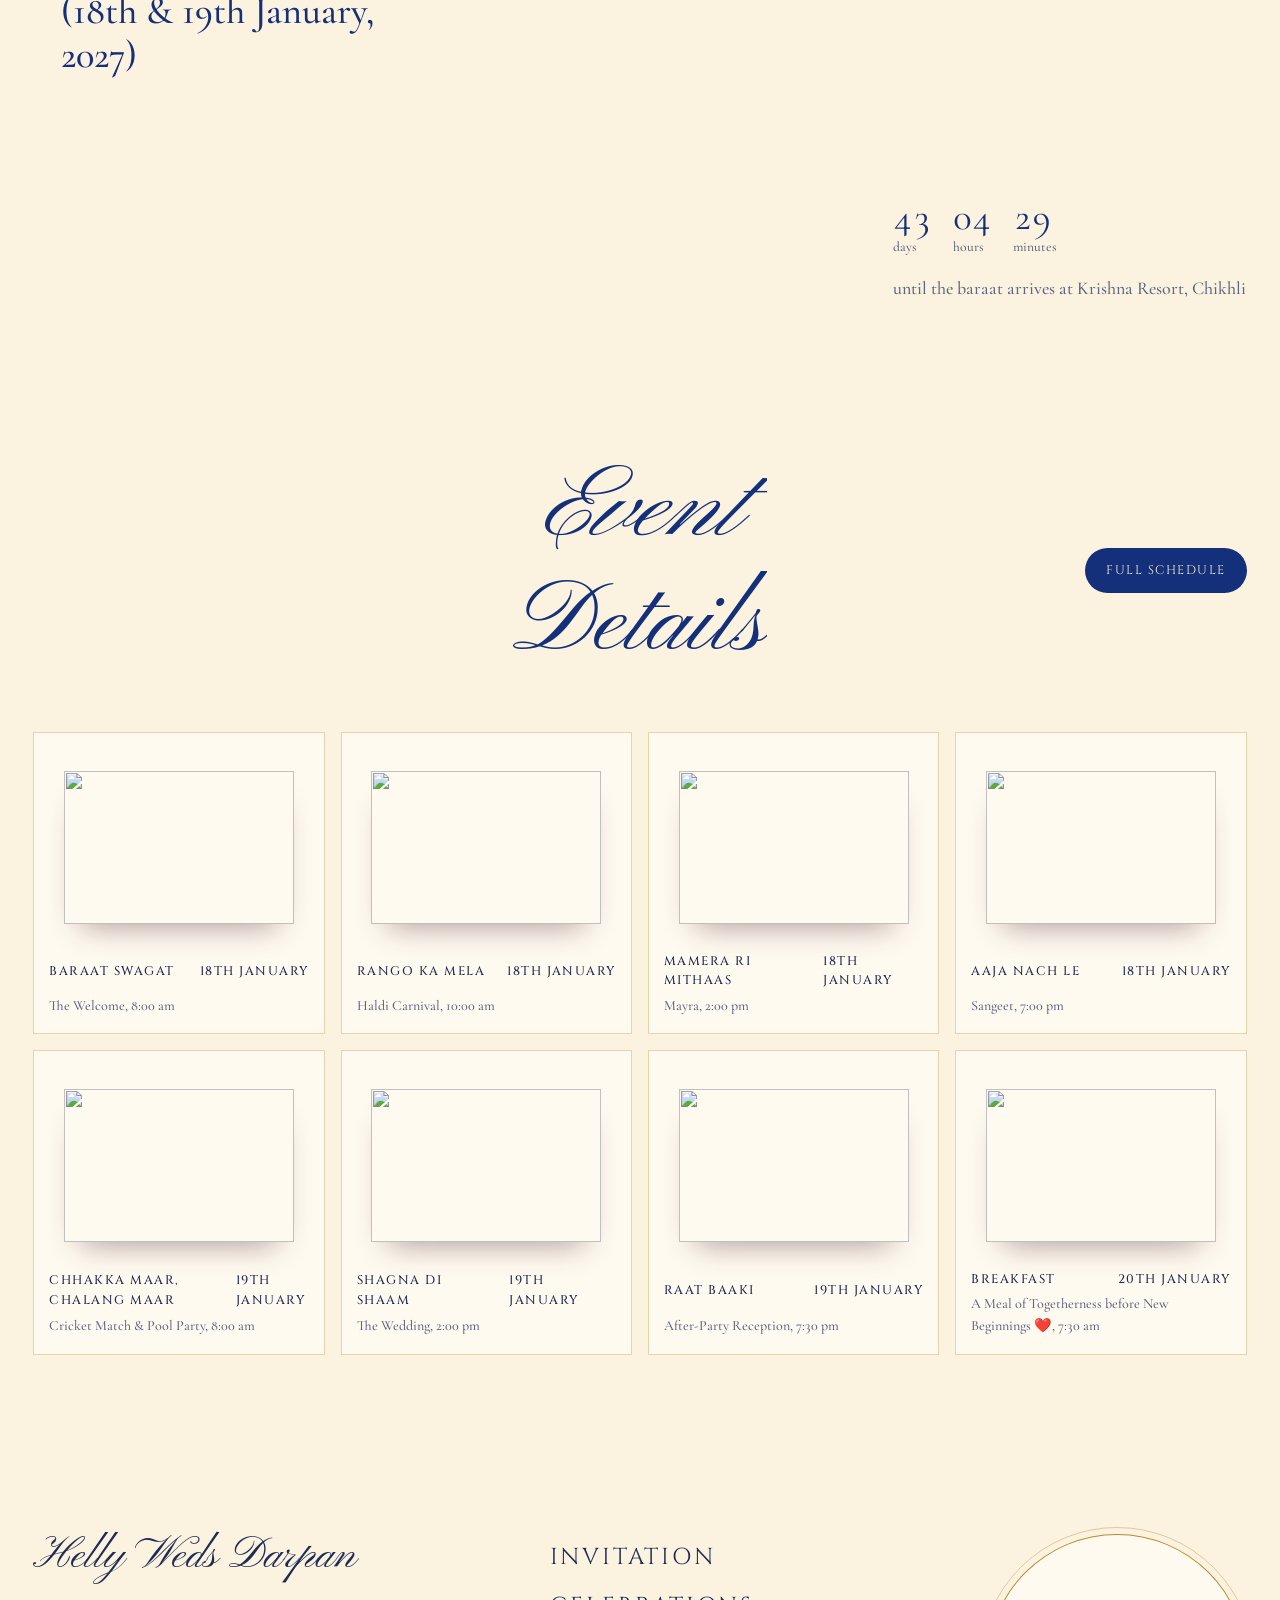
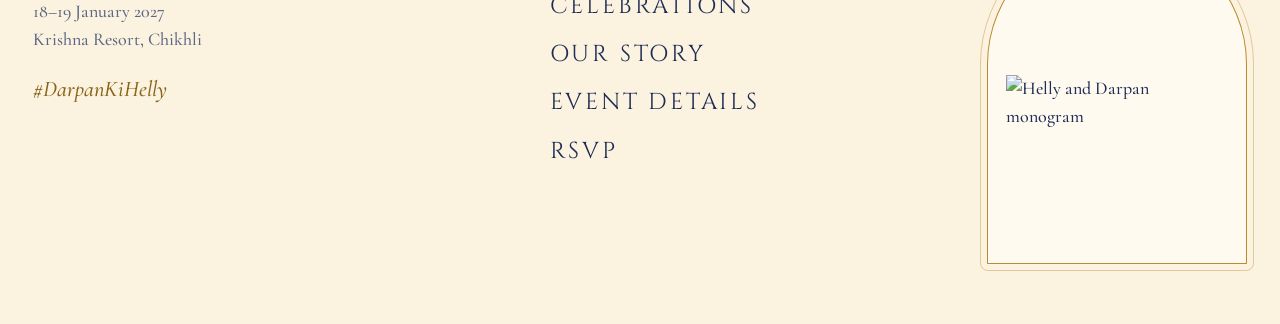
==== commit c8869b2d: "Custom domain: helly.darpanwedshelly.in Co-Authored-By: Claude Opus 5.5 <noreply@anthropic.com>" ====
--- a/celebrations.html
+++ b/celebrations.html
@@ -6,10 +6,10 @@
 <title>Celebrations – Helly &amp; Darpan</title>
 <meta name="description" content="Helly & Darpan invite you to their wedding celebrations, 18–19 January 2027 at Krishna Resort, Chikhli. #DarpanKiHelly">
 <meta property="og:type" content="website">
-<meta property="og:url" content="https://shibinsibi.github.io/helly-weds-darpan/celebrations.html">
+<meta property="og:url" content="https://helly.darpanwedshelly.in/celebrations.html">
 <meta property="og:title" content="Helly & Darpan – #DarpanKiHelly">
 <meta property="og:description" content="You're invited! 18–19 January 2027, Krishna Resort, Chikhli">
-<meta property="og:image" content="https://shibinsibi.github.io/helly-weds-darpan/assets/img/hero.jpg">
+<meta property="og:image" content="https://helly.darpanwedshelly.in/assets/img/hero.jpg">
 <meta name="twitter:card" content="summary_large_image">
 <meta name="theme-color" content="#14307a">
 <link rel="icon" href="assets/img/invite/monogram.webp">
--- a/assets/style.css
+++ b/assets/style.css
@@ -471,6 +471,6 @@
 .story-hero .display { color: inherit; }
 /* Event page titles: long names stay below the header and off the faces */
 .hero--3d .hero__title { font-size: clamp(3rem, 7vw, 6.4rem); }
-.with-love { margin: clamp(40px, 6vw, 72px) 0 0; padding: 22px 0; text-align: center; font-family: var(--serif); font-style: italic; font-size: clamp(1rem, 4.3vw, 2rem); color: var(--navy); border-top: 1px solid rgba(185, 138, 48, .5); border-bottom: 1px solid rgba(185, 138, 48, .5); white-space: nowrap; }
-.with-love b { font-weight: 700; }
+.with-love { margin: clamp(40px, 6vw, 72px) auto 0; max-width: 900px; padding: clamp(22px, 4vw, 40px) clamp(16px, 4vw, 48px); text-align: center; font-family: var(--serif); font-style: italic; font-size: clamp(1.4rem, 6vw, 2.8rem); line-height: 1.35; color: var(--navy); background: radial-gradient(ellipse at center, #fffaf0 0%, #f6e7c4 100%); border: 2px solid #c9a24a; outline: 1px solid #c9a24a; outline-offset: 6px; border-radius: 18px; box-shadow: 0 10px 34px rgba(185, 138, 48, .28); text-wrap: balance; }
+.with-love b { font-weight: 700; font-size: 1.15em; color: var(--navy); }
 .with-love__fl { color: var(--gold); font-style: normal; font-size: 1.25em; vertical-align: -.08em; margin: 0 .3em; }
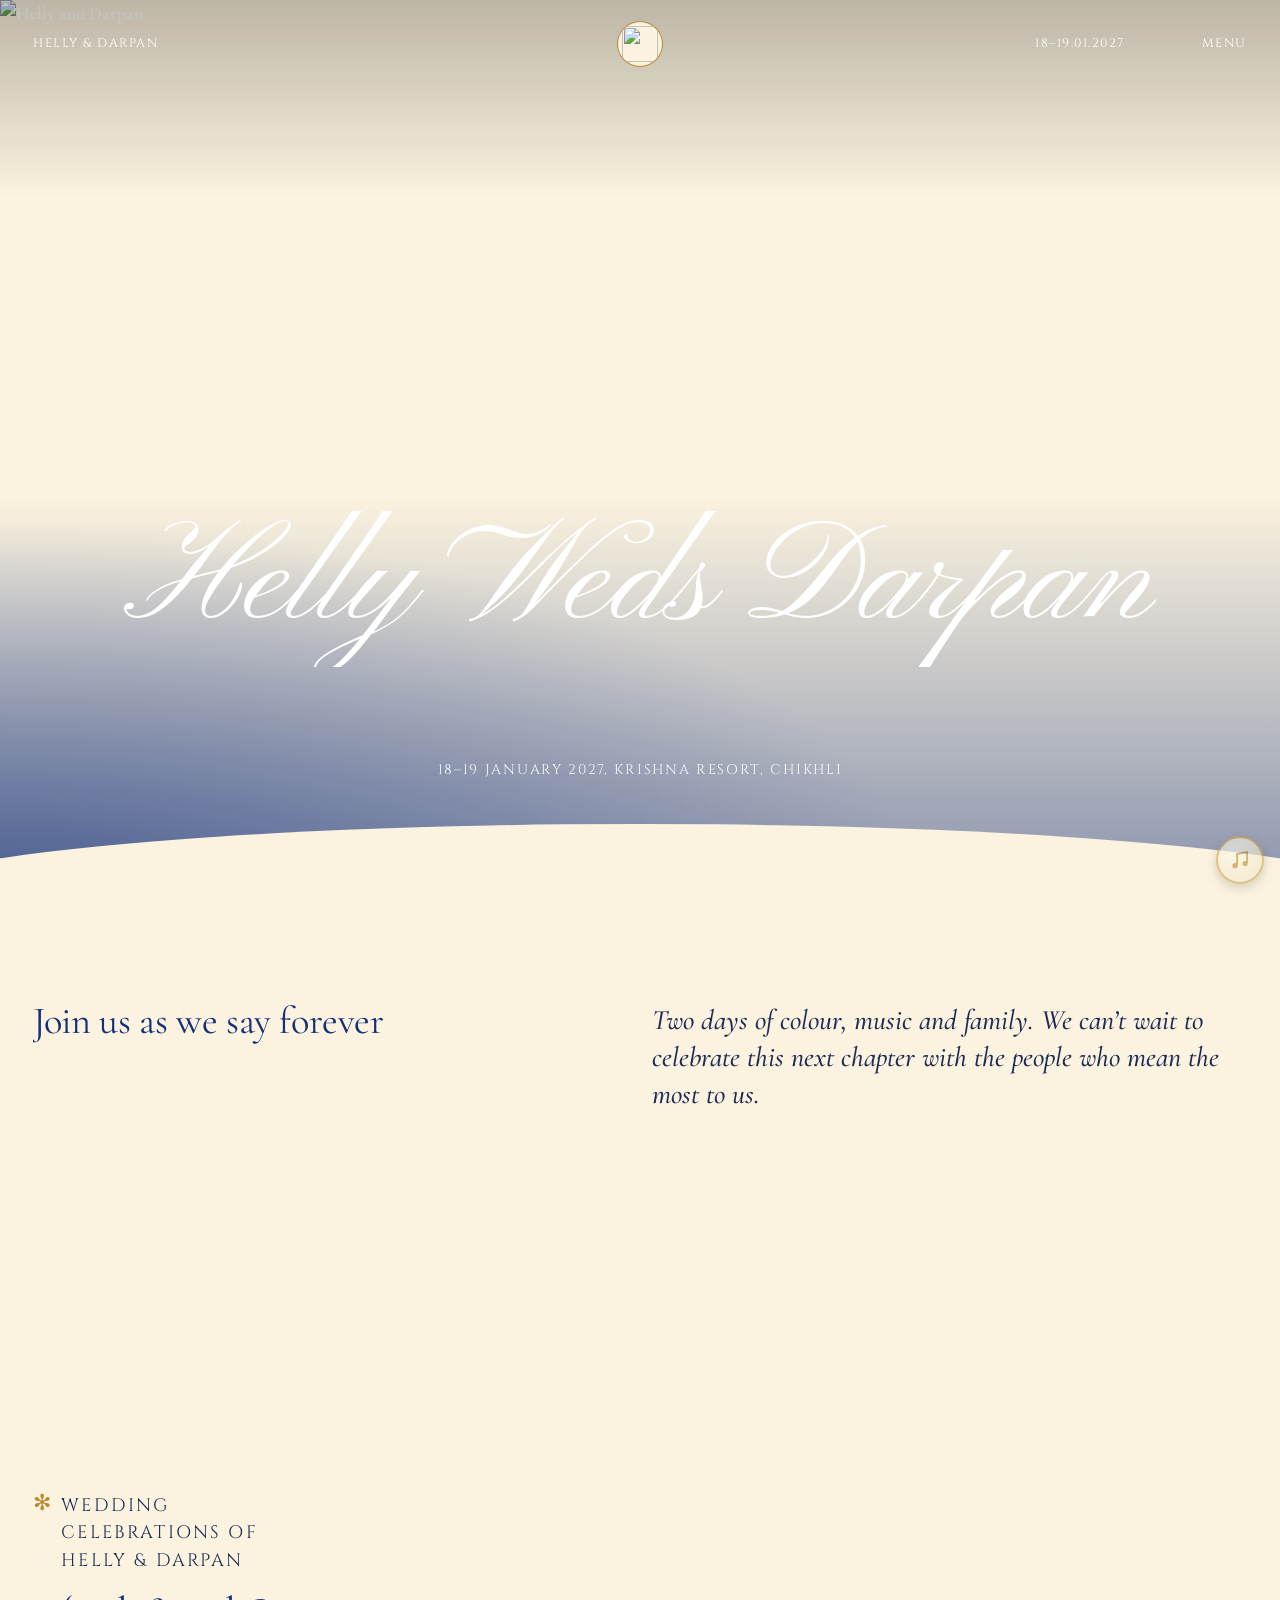
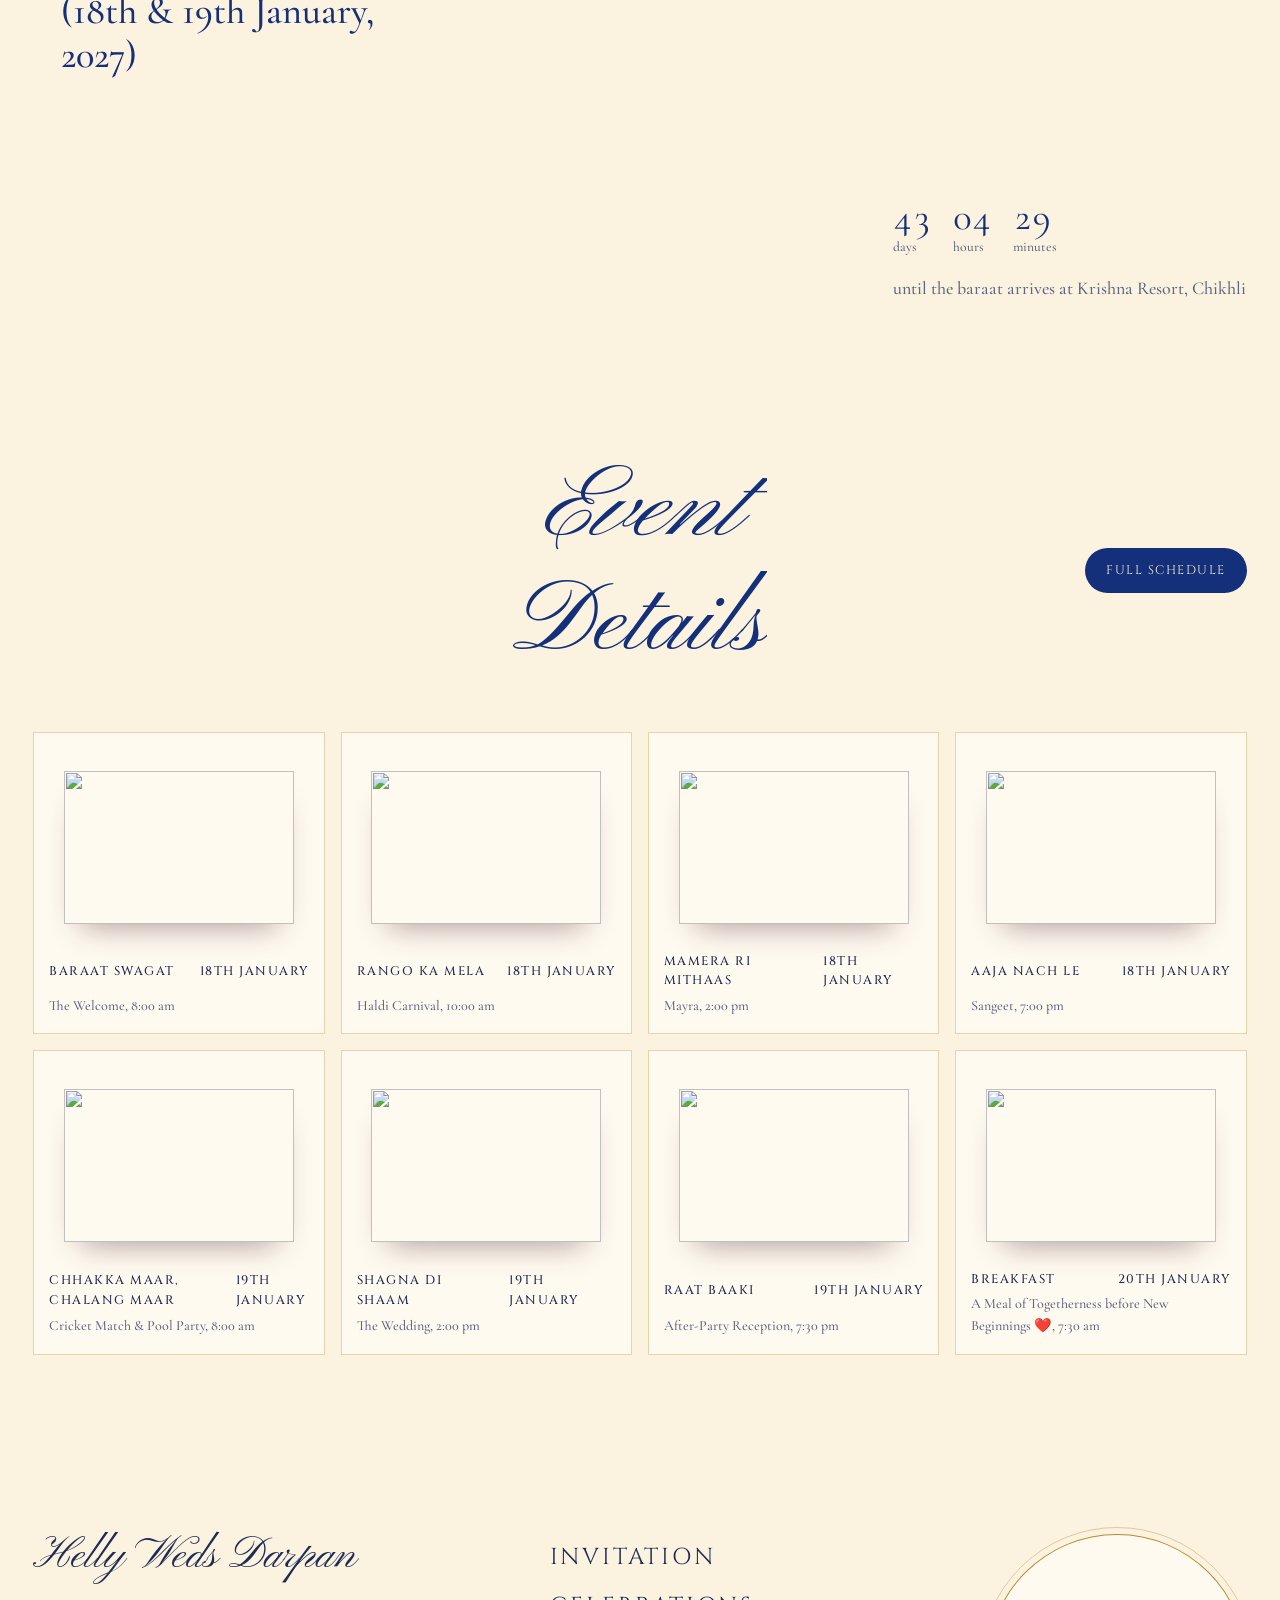
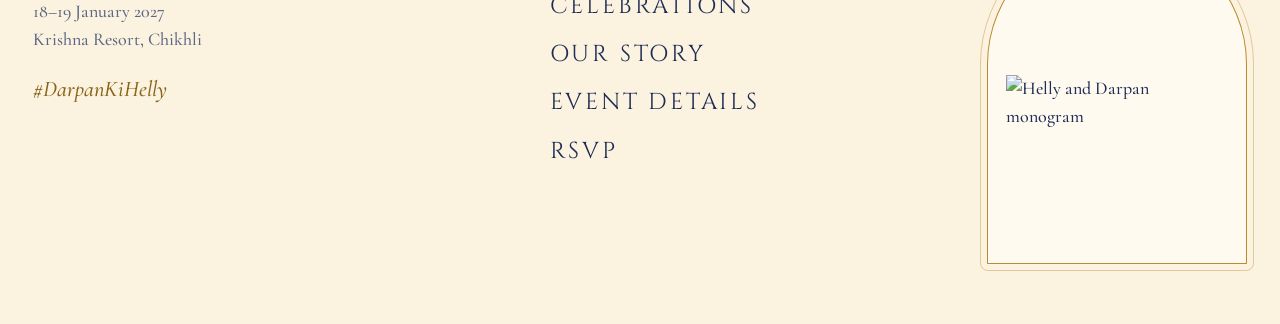
==== commit 2d98a052: "Play the wedding song across all pages Use the same song as the reference invite (starts at 0:15, fa" ====
--- a/celebrations.html
+++ b/celebrations.html
@@ -99,5 +99,6 @@
 
 <script src="assets/events-data.js"></script>
 <script src="assets/main.js"></script>
+<script src="assets/music.js"></script>
 </body>
 </html>
